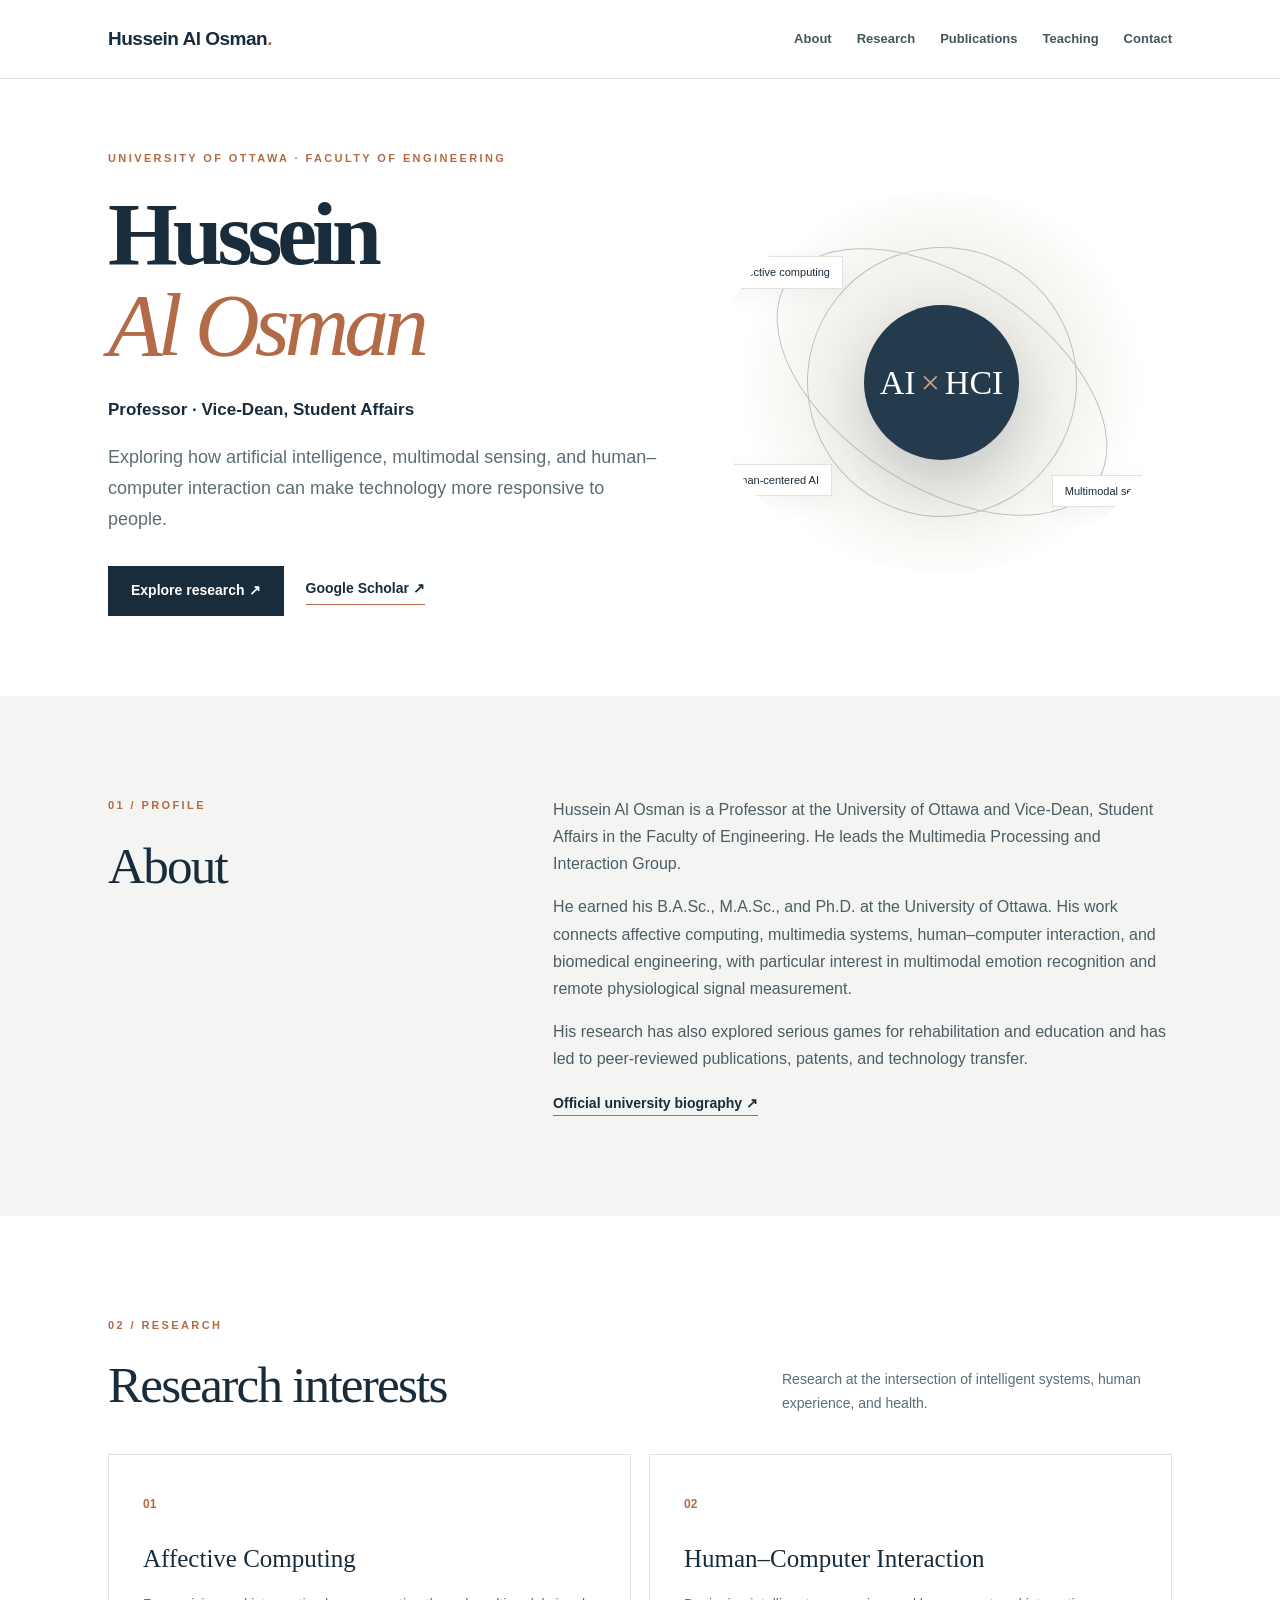
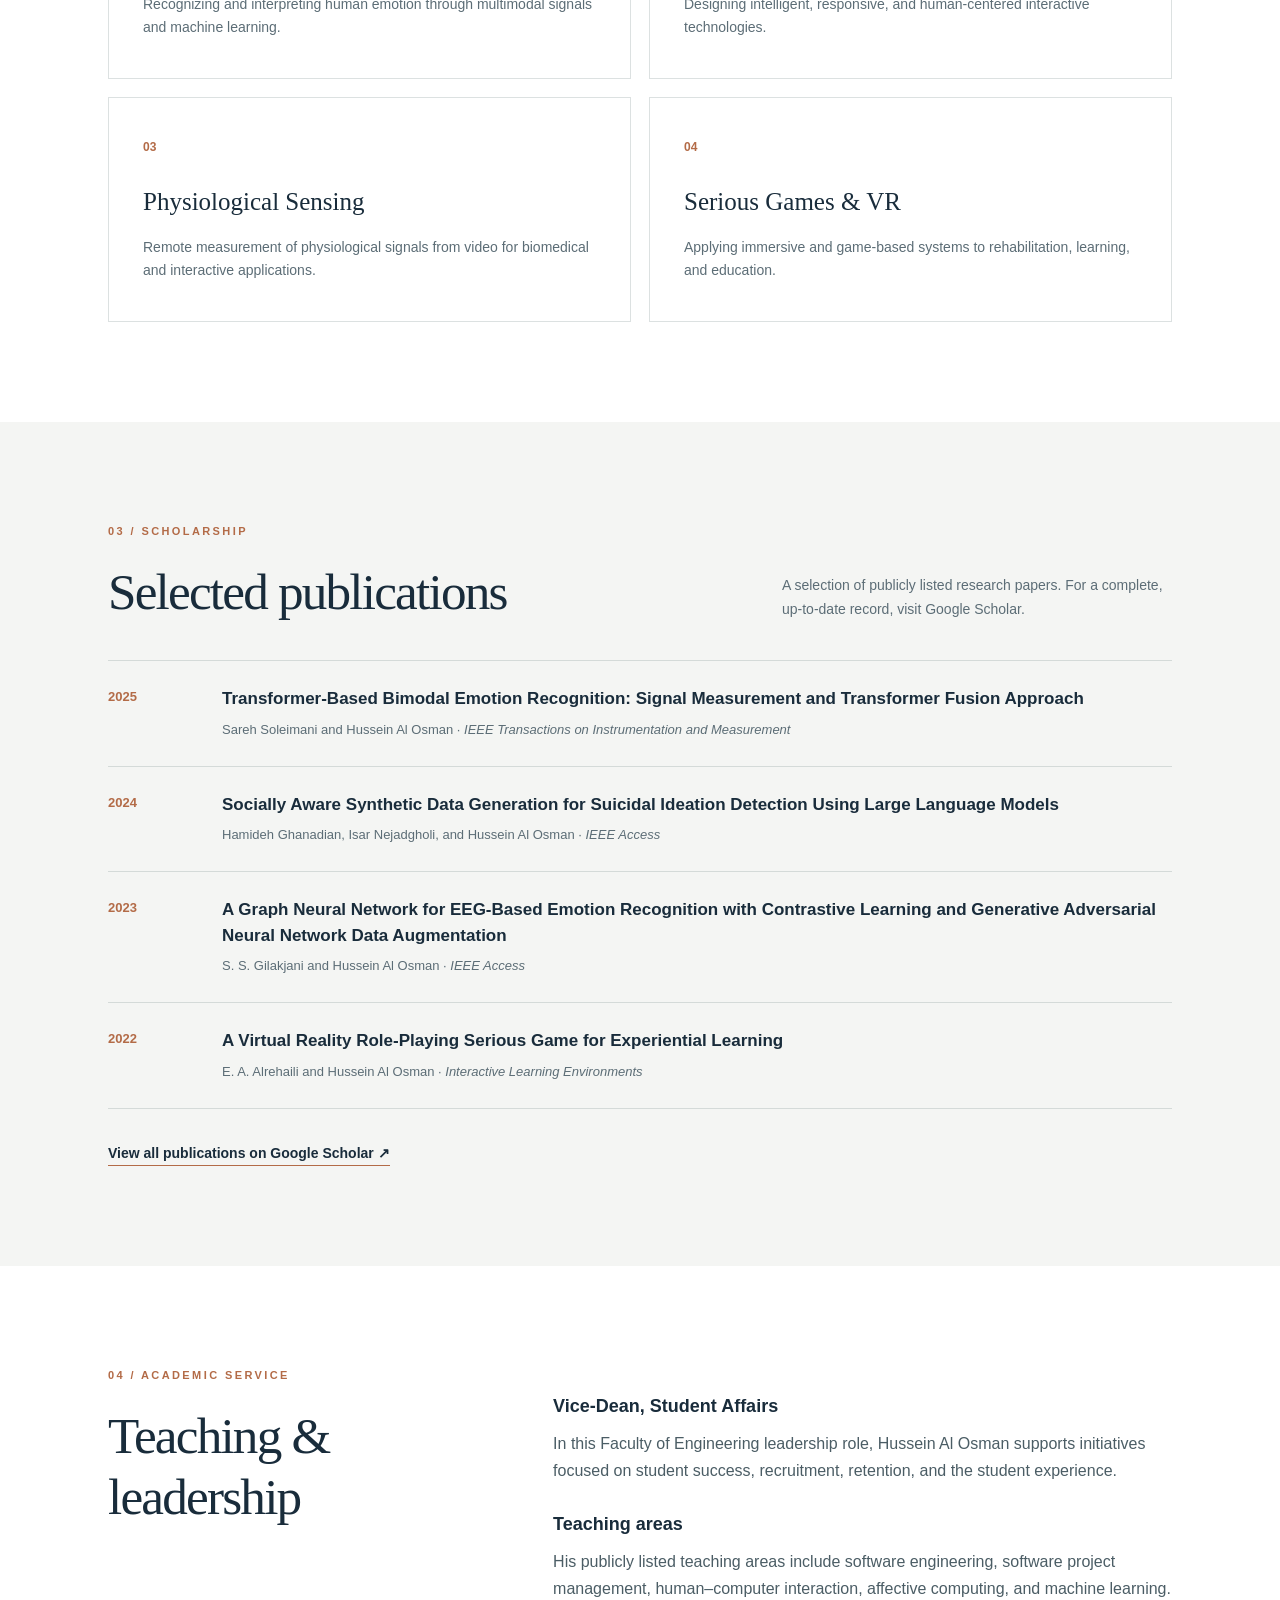
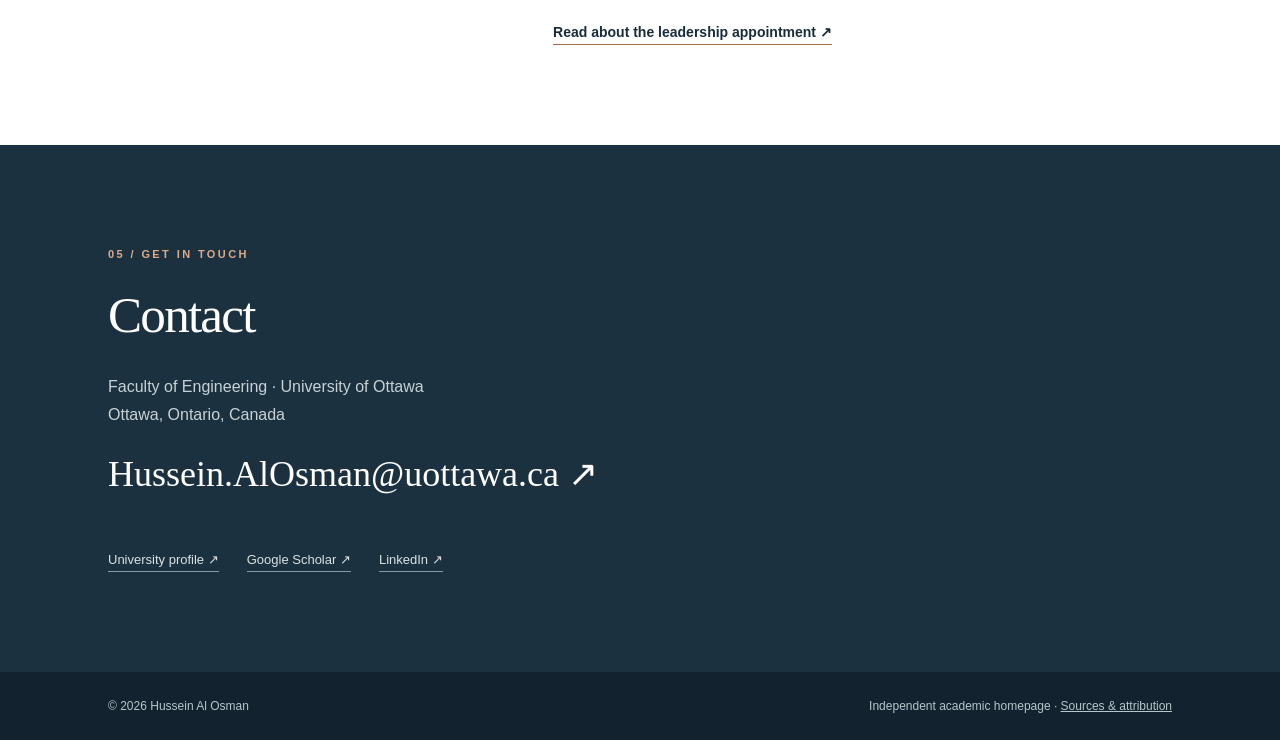
==== index.html @ 470f68ad "Add files via upload" ====
<!doctype html>
<html lang="en">
<head>
  <meta charset="utf-8">
  <meta name="viewport" content="width=device-width, initial-scale=1">
  <meta name="description" content="Academic homepage of Hussein Al Osman, Professor and Vice-Dean, Student Affairs, University of Ottawa.">
  <title>Hussein Al Osman | University of Ottawa</title>
  <link rel="stylesheet" href="style.css">
</head>
<body>
  <header class="topbar"><div class="wrap nav"><a class="brand" href="#top">Hussein Al Osman<span class="brand-dot">.</span></a><nav aria-label="Main navigation"><a href="#about">About</a><a href="#research">Research</a><a href="#publications">Publications</a><a href="#teaching">Teaching</a><a href="#contact">Contact</a></nav></div></header>
  <main id="top">
    <section class="hero wrap"><div class="hero-copy"><p class="eyebrow">UNIVERSITY OF OTTAWA · FACULTY OF ENGINEERING</p><h1>Hussein<br><em>Al Osman</em></h1><p class="role">Professor · Vice-Dean, Student Affairs</p><p class="intro">Exploring how artificial intelligence, multimodal sensing, and human–computer interaction can make technology more responsive to people.</p><div class="actions"><a class="primary" href="#research">Explore research <span aria-hidden="true">↗</span></a><a class="secondary" href="https://scholar.google.ca/citations?user=9vLv5zQAAAAJ" target="_blank" rel="noopener noreferrer">Google Scholar ↗</a></div></div><div class="hero-art" aria-label="Abstract visualization of connected research themes" role="img"><div class="orbit orbit-one"></div><div class="orbit orbit-two"></div><div class="core">AI<span>×</span>HCI</div><div class="floating-label label-one">Affective computing</div><div class="floating-label label-two">Multimodal sensing</div><div class="floating-label label-three">Human-centered AI</div></div></section>
    <section id="about" class="section light"><div class="wrap two-col"><div><p class="eyebrow">01 / PROFILE</p><h2>About</h2></div><div class="prose"><p>Hussein Al Osman is a Professor at the University of Ottawa and Vice-Dean, Student Affairs in the Faculty of Engineering. He leads the Multimedia Processing and Interaction Group.</p><p>He earned his B.A.Sc., M.A.Sc., and Ph.D. at the University of Ottawa. His work connects affective computing, multimedia systems, human–computer interaction, and biomedical engineering, with particular interest in multimodal emotion recognition and remote physiological signal measurement.</p><p>His research has also explored serious games for rehabilitation and education and has led to peer-reviewed publications, patents, and technology transfer.</p><a class="text-link" href="https://www.uottawa.ca/faculty-engineering/school-electrical-engineering-computer-science/directory/hussein-al-osman" target="_blank" rel="noopener noreferrer">Official university biography ↗</a></div></div></section>
    <section id="research" class="section"><div class="wrap"><p class="eyebrow">02 / RESEARCH</p><div class="section-heading"><h2>Research interests</h2><p>Research at the intersection of intelligent systems, human experience, and health.</p></div><div class="cards"><article class="research-card"><span class="number">01</span><h3>Affective Computing</h3><p>Recognizing and interpreting human emotion through multimodal signals and machine learning.</p></article><article class="research-card"><span class="number">02</span><h3>Human–Computer Interaction</h3><p>Designing intelligent, responsive, and human-centered interactive technologies.</p></article><article class="research-card"><span class="number">03</span><h3>Physiological Sensing</h3><p>Remote measurement of physiological signals from video for biomedical and interactive applications.</p></article><article class="research-card"><span class="number">04</span><h3>Serious Games & VR</h3><p>Applying immersive and game-based systems to rehabilitation, learning, and education.</p></article></div></div></section>
    <section id="publications" class="section light"><div class="wrap"><p class="eyebrow">03 / SCHOLARSHIP</p><div class="section-heading"><h2>Selected publications</h2><p>A selection of publicly listed research papers. For a complete, up-to-date record, visit Google Scholar.</p></div><div class="pub-list"><article class="pub"><span class="pub-year">2025</span><div><h3>Transformer-Based Bimodal Emotion Recognition: Signal Measurement and Transformer Fusion Approach</h3><p>Sareh Soleimani and Hussein Al Osman · <em>IEEE Transactions on Instrumentation and Measurement</em></p></div></article><article class="pub"><span class="pub-year">2024</span><div><h3>Socially Aware Synthetic Data Generation for Suicidal Ideation Detection Using Large Language Models</h3><p>Hamideh Ghanadian, Isar Nejadgholi, and Hussein Al Osman · <em>IEEE Access</em></p></div></article><article class="pub"><span class="pub-year">2023</span><div><h3>A Graph Neural Network for EEG-Based Emotion Recognition with Contrastive Learning and Generative Adversarial Neural Network Data Augmentation</h3><p>S. S. Gilakjani and Hussein Al Osman · <em>IEEE Access</em></p></div></article><article class="pub"><span class="pub-year">2022</span><div><h3>A Virtual Reality Role-Playing Serious Game for Experiential Learning</h3><p>E. A. Alrehaili and Hussein Al Osman · <em>Interactive Learning Environments</em></p></div></article></div><a class="text-link" href="https://scholar.google.ca/citations?user=9vLv5zQAAAAJ" target="_blank" rel="noopener noreferrer">View all publications on Google Scholar ↗</a></div></section>
    <section id="teaching" class="section"><div class="wrap two-col"><div><p class="eyebrow">04 / ACADEMIC SERVICE</p><h2>Teaching & leadership</h2></div><div class="prose"><h3>Vice-Dean, Student Affairs</h3><p>In this Faculty of Engineering leadership role, Hussein Al Osman supports initiatives focused on student success, recruitment, retention, and the student experience.</p><h3>Teaching areas</h3><p>His publicly listed teaching areas include software engineering, software project management, human–computer interaction, affective computing, and machine learning.</p><a class="text-link" href="https://www.uottawa.ca/faculty-engineering/news-all/new-leadership-appointments-make-faculty-engineering-future-ready" target="_blank" rel="noopener noreferrer">Read about the leadership appointment ↗</a></div></div></section>
    <section id="contact" class="section contact"><div class="wrap"><p class="eyebrow">05 / GET IN TOUCH</p><h2>Contact</h2><p>Faculty of Engineering · University of Ottawa<br>Ottawa, Ontario, Canada</p><a class="contact-email" href="mailto:Hussein.AlOsman@uottawa.ca">Hussein.AlOsman@uottawa.ca ↗</a><div class="contact-links"><a href="https://www.uottawa.ca/faculty-engineering/school-electrical-engineering-computer-science/directory/hussein-al-osman" target="_blank" rel="noopener noreferrer">University profile ↗</a><a href="https://scholar.google.ca/citations?user=9vLv5zQAAAAJ" target="_blank" rel="noopener noreferrer">Google Scholar ↗</a><a href="https://ca.linkedin.com/in/hussein-al-osman-b112b273" target="_blank" rel="noopener noreferrer">LinkedIn ↗</a></div></div></section>
  </main>
  <footer><div class="wrap footer-inner"><span>© <span id="year">2026</span> Hussein Al Osman</span><span>Independent academic homepage · <a href="sources.html">Sources & attribution</a></span></div></footer>
  <script>document.getElementById('year').textContent = new Date().getFullYear();</script>
</body>
</html>
---- style.css ----
:root{--ink:#192c3b;--muted:#5c6d76;--accent:#b36b47;--paper:#fff;--soft:#f4f5f3;--line:#dce1e1}*{box-sizing:border-box}html{scroll-behavior:smooth}body{margin:0;font-family:Arial,Helvetica,sans-serif;color:var(--ink);background:var(--paper);line-height:1.7}a{color:inherit}.wrap{max-width:1120px;margin:auto;padding-left:28px;padding-right:28px}.topbar{background:white;border-bottom:1px solid var(--line);position:sticky;top:0;z-index:10}.nav{min-height:78px;display:flex;align-items:center;justify-content:space-between;gap:20px}.brand{text-decoration:none;font-weight:750;font-size:19px;letter-spacing:-.5px;white-space:nowrap}.brand-dot{color:var(--accent)}nav{display:flex;gap:25px;flex-wrap:wrap}nav a{text-decoration:none;font-size:13px;font-weight:600;color:#45555e}nav a:hover,.text-link:hover{color:var(--accent)}.hero{min-height:610px;display:grid;grid-template-columns:1.1fr .9fr;align-items:center;gap:40px;padding-top:70px;padding-bottom:80px}.eyebrow{font-size:11px;font-weight:800;letter-spacing:2.4px;color:var(--accent);text-transform:uppercase;margin:0 0 20px}h1,h2,h3,p{margin-top:0}h1{font-family:Georgia,serif;font-size:clamp(58px,7vw,100px);letter-spacing:-5px;line-height:1.02;margin-bottom:26px}h1 em{font-weight:400;color:var(--accent)}.role{font-size:17px;font-weight:700}.intro{font-size:18px;max-width:560px;color:var(--muted)}.actions{display:flex;gap:22px;align-items:center;margin-top:32px;flex-wrap:wrap}.primary{background:var(--ink);color:white;padding:13px 23px;text-decoration:none;font-size:14px;font-weight:700}.secondary,.text-link{font-size:14px;font-weight:700;text-decoration:none;border-bottom:1px solid var(--accent);padding-bottom:4px}.hero-art{position:relative;min-height:380px;border-radius:50%;background:radial-gradient(circle at center,#e8e7df 0%,#f5f3ee 43%,transparent 68%);display:grid;place-items:center;overflow:hidden}.orbit{position:absolute;border:1px solid #b6c3c5;border-radius:50%;transform:rotate(-30deg)}.orbit-one{width:270px;height:270px}.orbit-two{width:370px;height:210px;transform:rotate(33deg)}.core{height:155px;width:155px;border-radius:50%;background:#233b4c;color:white;display:flex;align-items:center;justify-content:center;font-family:Georgia,serif;font-size:34px;box-shadow:0 25px 60px #233b4c35;z-index:1}.core span{color:#d6a082;margin:0 5px}.floating-label{position:absolute;background:white;border:1px solid #e0e2df;padding:6px 12px;font-size:11px;box-shadow:0 6px 22px #1b34400c}.label-one{top:64px;left:10px}.label-two{bottom:65px;right:0}.label-three{bottom:76px;left:0}.section{padding:100px 0;scroll-margin-top:75px}.light{background:var(--soft)}.two-col{display:grid;grid-template-columns:1fr 1.65fr;gap:70px}h2{font-family:Georgia,serif;font-size:clamp(36px,4vw,54px);font-weight:400;line-height:1.2;letter-spacing:-1.8px;margin-bottom:28px}.prose p{font-size:16px;color:#4b5d65}.prose h3{font-size:18px;margin:25px 0 8px}.section-heading{display:flex;justify-content:space-between;align-items:end;gap:40px;margin-bottom:38px}.section-heading h2{margin:0}.section-heading p{max-width:390px;color:var(--muted);font-size:14px;margin:0}.cards{display:grid;grid-template-columns:repeat(2,1fr);gap:18px}.research-card{border:1px solid var(--line);padding:34px;min-height:225px;transition:transform .2s,box-shadow .2s}.research-card:hover{transform:translateY(-3px);box-shadow:0 12px 30px #2036450d}.number{font-size:12px;color:var(--accent);font-weight:800}.research-card h3{font-family:Georgia,serif;font-size:25px;font-weight:400;margin:22px 0 12px}.research-card p{color:var(--muted);font-size:14px;margin:0}.pub-list{margin:30px 0}.pub{border-top:1px solid #d4dad8;display:grid;grid-template-columns:90px 1fr;gap:24px;padding:25px 0}.pub:last-child{border-bottom:1px solid #d4dad8}.pub-year{font-weight:800;color:var(--accent);font-size:13px}.pub h3{font-size:17px;line-height:1.5;margin:0 0 7px}.pub p{color:var(--muted);font-size:13px;margin:0}.contact{background:#1c3140;color:white}.contact .eyebrow{color:#dca98a}.contact p{color:#c7d2d6}.contact-email{font-family:Georgia,serif;font-size:clamp(21px,3vw,36px);text-decoration:none;overflow-wrap:anywhere}.contact-links{display:flex;gap:28px;flex-wrap:wrap;margin-top:44px}.contact-links a{font-size:13px;color:#d8e2e5;text-decoration:none;border-bottom:1px solid #879aa2}footer{background:#12232f;color:#b7c6cb;font-size:12px}.footer-inner{padding-top:24px;padding-bottom:24px;display:flex;justify-content:space-between;gap:18px;flex-wrap:wrap}footer a{color:inherit}@media(max-width:760px){.nav{align-items:flex-start;flex-direction:column;padding-top:17px;padding-bottom:17px}nav{gap:15px}.hero{grid-template-columns:1fr;padding-top:60px;padding-bottom:55px}.hero-art{min-height:300px;max-width:420px;width:100%;margin:auto}h1{letter-spacing:-3px}.two-col{grid-template-columns:1fr;gap:15px}.section{padding:70px 0}.section-heading{display:block}.section-heading p{margin-top:15px}.cards{grid-template-columns:1fr}.pub{grid-template-columns:55px 1fr;gap:12px}.research-card{min-height:0}}
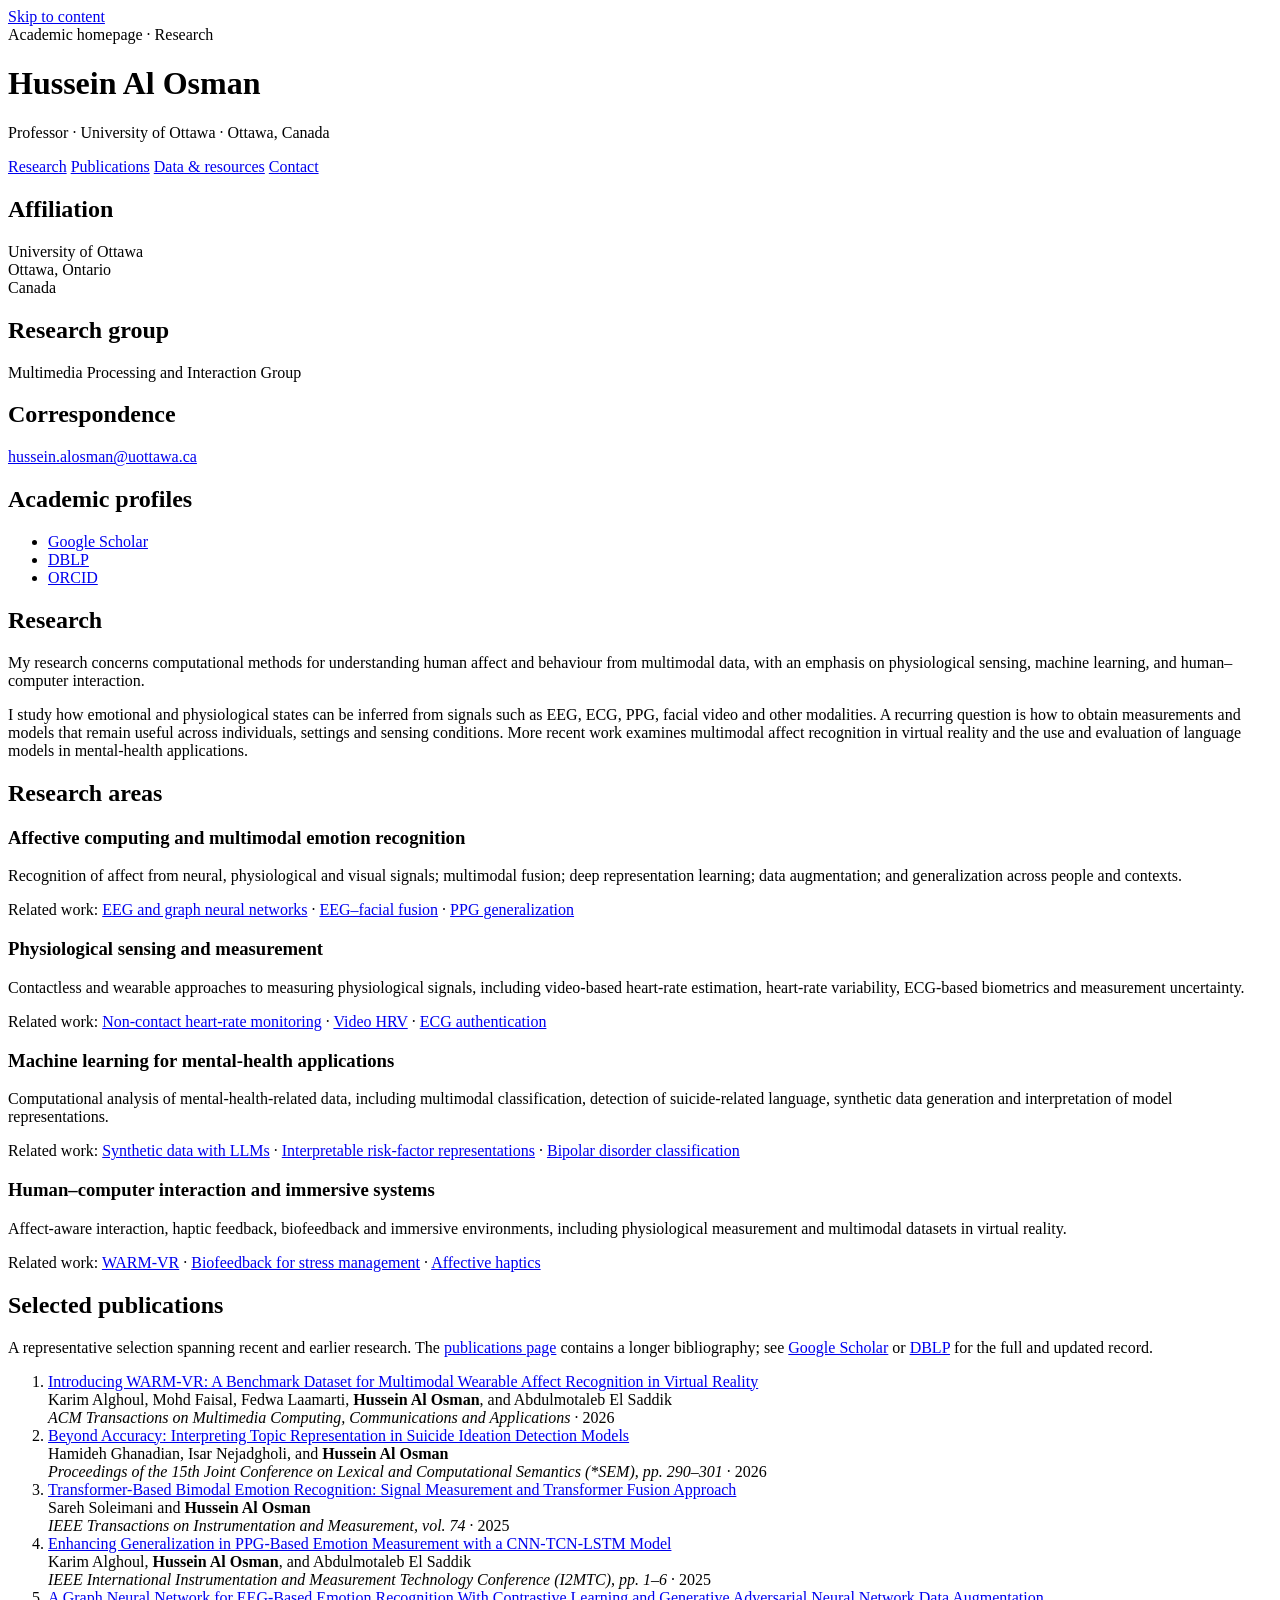
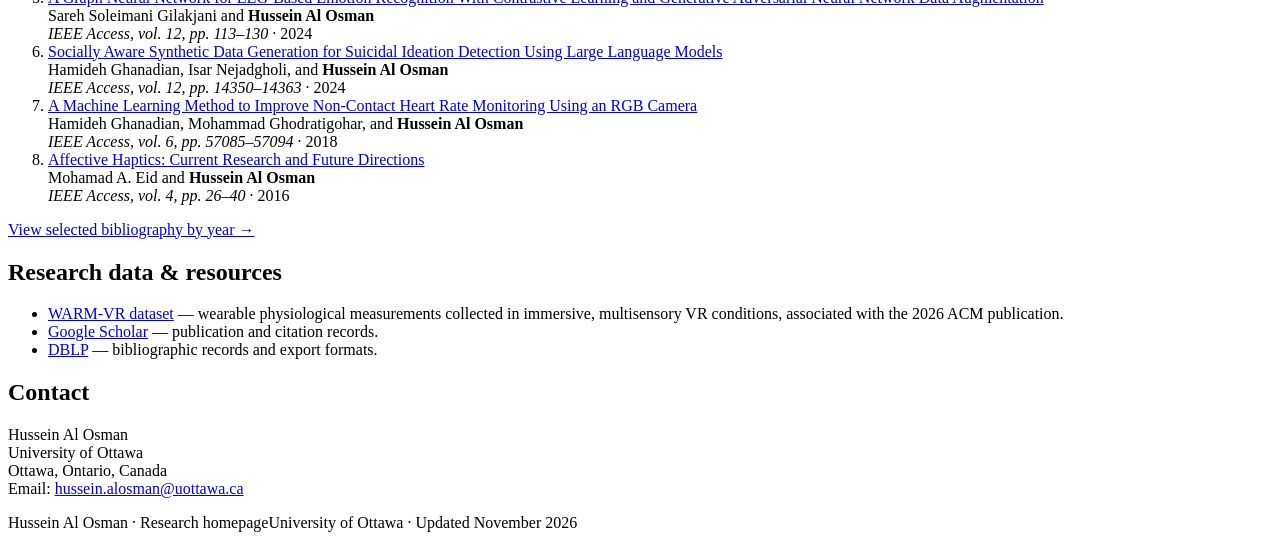
==== commit fc11276e: "Revise index.html" ====
--- a/index.html
+++ b/index.html
@@ -1,23 +1,126 @@
 <!doctype html>
 <html lang="en">
 <head>
-  <meta charset="utf-8">
-  <meta name="viewport" content="width=device-width, initial-scale=1">
-  <meta name="description" content="Academic homepage of Hussein Al Osman, Professor and Vice-Dean, Student Affairs, University of Ottawa.">
-  <title>Hussein Al Osman | University of Ottawa</title>
-  <link rel="stylesheet" href="style.css">
+<title>Hussein Al Osman | Research</title>
+<meta name="description" content="Research homepage of Hussein Al Osman at the University of Ottawa. Affective computing, multimodal emotion recognition, physiological sensing and human–computer interaction.">
+<meta charset="utf-8">
+<meta name="viewport" content="width=device-width, initial-scale=1">
+<meta name="color-scheme" content="light">
+<link rel="stylesheet" href="styles.css">
+<link rel="canonical" href="https://hussein-alosman.github.io/homepage/">
 </head>
 <body>
-  <header class="topbar"><div class="wrap nav"><a class="brand" href="#top">Hussein Al Osman<span class="brand-dot">.</span></a><nav aria-label="Main navigation"><a href="#about">About</a><a href="#research">Research</a><a href="#publications">Publications</a><a href="#teaching">Teaching</a><a href="#contact">Contact</a></nav></div></header>
-  <main id="top">
-    <section class="hero wrap"><div class="hero-copy"><p class="eyebrow">UNIVERSITY OF OTTAWA · FACULTY OF ENGINEERING</p><h1>Hussein<br><em>Al Osman</em></h1><p class="role">Professor · Vice-Dean, Student Affairs</p><p class="intro">Exploring how artificial intelligence, multimodal sensing, and human–computer interaction can make technology more responsive to people.</p><div class="actions"><a class="primary" href="#research">Explore research <span aria-hidden="true">↗</span></a><a class="secondary" href="https://scholar.google.ca/citations?user=9vLv5zQAAAAJ" target="_blank" rel="noopener noreferrer">Google Scholar ↗</a></div></div><div class="hero-art" aria-label="Abstract visualization of connected research themes" role="img"><div class="orbit orbit-one"></div><div class="orbit orbit-two"></div><div class="core">AI<span>×</span>HCI</div><div class="floating-label label-one">Affective computing</div><div class="floating-label label-two">Multimodal sensing</div><div class="floating-label label-three">Human-centered AI</div></div></section>
-    <section id="about" class="section light"><div class="wrap two-col"><div><p class="eyebrow">01 / PROFILE</p><h2>About</h2></div><div class="prose"><p>Hussein Al Osman is a Professor at the University of Ottawa and Vice-Dean, Student Affairs in the Faculty of Engineering. He leads the Multimedia Processing and Interaction Group.</p><p>He earned his B.A.Sc., M.A.Sc., and Ph.D. at the University of Ottawa. His work connects affective computing, multimedia systems, human–computer interaction, and biomedical engineering, with particular interest in multimodal emotion recognition and remote physiological signal measurement.</p><p>His research has also explored serious games for rehabilitation and education and has led to peer-reviewed publications, patents, and technology transfer.</p><a class="text-link" href="https://www.uottawa.ca/faculty-engineering/school-electrical-engineering-computer-science/directory/hussein-al-osman" target="_blank" rel="noopener noreferrer">Official university biography ↗</a></div></div></section>
-    <section id="research" class="section"><div class="wrap"><p class="eyebrow">02 / RESEARCH</p><div class="section-heading"><h2>Research interests</h2><p>Research at the intersection of intelligent systems, human experience, and health.</p></div><div class="cards"><article class="research-card"><span class="number">01</span><h3>Affective Computing</h3><p>Recognizing and interpreting human emotion through multimodal signals and machine learning.</p></article><article class="research-card"><span class="number">02</span><h3>Human–Computer Interaction</h3><p>Designing intelligent, responsive, and human-centered interactive technologies.</p></article><article class="research-card"><span class="number">03</span><h3>Physiological Sensing</h3><p>Remote measurement of physiological signals from video for biomedical and interactive applications.</p></article><article class="research-card"><span class="number">04</span><h3>Serious Games & VR</h3><p>Applying immersive and game-based systems to rehabilitation, learning, and education.</p></article></div></div></section>
-    <section id="publications" class="section light"><div class="wrap"><p class="eyebrow">03 / SCHOLARSHIP</p><div class="section-heading"><h2>Selected publications</h2><p>A selection of publicly listed research papers. For a complete, up-to-date record, visit Google Scholar.</p></div><div class="pub-list"><article class="pub"><span class="pub-year">2025</span><div><h3>Transformer-Based Bimodal Emotion Recognition: Signal Measurement and Transformer Fusion Approach</h3><p>Sareh Soleimani and Hussein Al Osman · <em>IEEE Transactions on Instrumentation and Measurement</em></p></div></article><article class="pub"><span class="pub-year">2024</span><div><h3>Socially Aware Synthetic Data Generation for Suicidal Ideation Detection Using Large Language Models</h3><p>Hamideh Ghanadian, Isar Nejadgholi, and Hussein Al Osman · <em>IEEE Access</em></p></div></article><article class="pub"><span class="pub-year">2023</span><div><h3>A Graph Neural Network for EEG-Based Emotion Recognition with Contrastive Learning and Generative Adversarial Neural Network Data Augmentation</h3><p>S. S. Gilakjani and Hussein Al Osman · <em>IEEE Access</em></p></div></article><article class="pub"><span class="pub-year">2022</span><div><h3>A Virtual Reality Role-Playing Serious Game for Experiential Learning</h3><p>E. A. Alrehaili and Hussein Al Osman · <em>Interactive Learning Environments</em></p></div></article></div><a class="text-link" href="https://scholar.google.ca/citations?user=9vLv5zQAAAAJ" target="_blank" rel="noopener noreferrer">View all publications on Google Scholar ↗</a></div></section>
-    <section id="teaching" class="section"><div class="wrap two-col"><div><p class="eyebrow">04 / ACADEMIC SERVICE</p><h2>Teaching & leadership</h2></div><div class="prose"><h3>Vice-Dean, Student Affairs</h3><p>In this Faculty of Engineering leadership role, Hussein Al Osman supports initiatives focused on student success, recruitment, retention, and the student experience.</p><h3>Teaching areas</h3><p>His publicly listed teaching areas include software engineering, software project management, human–computer interaction, affective computing, and machine learning.</p><a class="text-link" href="https://www.uottawa.ca/faculty-engineering/news-all/new-leadership-appointments-make-faculty-engineering-future-ready" target="_blank" rel="noopener noreferrer">Read about the leadership appointment ↗</a></div></div></section>
-    <section id="contact" class="section contact"><div class="wrap"><p class="eyebrow">05 / GET IN TOUCH</p><h2>Contact</h2><p>Faculty of Engineering · University of Ottawa<br>Ottawa, Ontario, Canada</p><a class="contact-email" href="mailto:Hussein.AlOsman@uottawa.ca">Hussein.AlOsman@uottawa.ca ↗</a><div class="contact-links"><a href="https://www.uottawa.ca/faculty-engineering/school-electrical-engineering-computer-science/directory/hussein-al-osman" target="_blank" rel="noopener noreferrer">University profile ↗</a><a href="https://scholar.google.ca/citations?user=9vLv5zQAAAAJ" target="_blank" rel="noopener noreferrer">Google Scholar ↗</a><a href="https://ca.linkedin.com/in/hussein-al-osman-b112b273" target="_blank" rel="noopener noreferrer">LinkedIn ↗</a></div></div></section>
+<a class="skip-link" href="#main">Skip to content</a>
+<header class="site-header container">
+  <div class="header-kicker">Academic homepage · Research</div>
+  <h1>Hussein Al Osman</h1>
+  <p class="affiliation">Professor · University of Ottawa · Ottawa, Canada</p>
+  <nav class="site-nav" aria-label="Primary navigation"><a href="index.html#research" aria-current="page">Research</a>
+<a href="publications.html">Publications</a>
+<a href="index.html#data">Data &amp; resources</a>
+<a href="index.html#contact">Contact</a></nav>
+</header>
+<div class="container page-grid">
+  <aside class="sidebar" aria-label="Researcher details">
+  <section><h2>Affiliation</h2><p>University of Ottawa<br>Ottawa, Ontario<br>Canada</p></section>
+  <section><h2>Research group</h2><p>Multimedia Processing and Interaction Group</p></section>
+  <section><h2>Correspondence</h2><p><a href="mailto:hussein.alosman@uottawa.ca">hussein.alosman@uottawa.ca</a></p></section>
+  <section><h2>Academic profiles</h2><ul>
+    <li><a href="https://scholar.google.com/citations?user=OKr85p0AAAAJ&hl=en" target="_blank" rel="noopener noreferrer">Google Scholar</a></li>
+    <li><a href="https://dblp.org/pid/69/3639.html" target="_blank" rel="noopener noreferrer">DBLP</a></li>
+    <li><a href="https://orcid.org/0000-0002-7189-5644" target="_blank" rel="noopener noreferrer">ORCID</a></li>
+  </ul></section>
+</aside>
+  <main id="main">
+    <section id="research" aria-labelledby="research-h">
+      <h2 id="research-h">Research</h2>
+      <p class="lead">My research concerns computational methods for understanding human affect and behaviour from multimodal data, with an emphasis on physiological sensing, machine learning, and human–computer interaction.</p>
+      <p>I study how emotional and physiological states can be inferred from signals such as EEG, ECG, PPG, facial video and other modalities. A recurring question is how to obtain measurements and models that remain useful across individuals, settings and sensing conditions. More recent work examines multimodal affect recognition in virtual reality and the use and evaluation of language models in mental-health applications.</p>
+    </section>
+    <section id="areas" aria-labelledby="areas-h">
+      <h2 id="areas-h">Research areas</h2>
+      <div class="threads">
+        <div class="thread">
+          <h3>Affective computing and multimodal emotion recognition</h3>
+          <p>Recognition of affect from neural, physiological and visual signals; multimodal fusion; deep representation learning; data augmentation; and generalization across people and contexts.</p>
+          <div class="related">Related work: <a href="publications.html#eeg-gnn">EEG and graph neural networks</a> · <a href="publications.html#transformer-bimodal">EEG–facial fusion</a> · <a href="publications.html#ppg-generalization">PPG generalization</a></div>
+        </div>
+        <div class="thread">
+          <h3>Physiological sensing and measurement</h3>
+          <p>Contactless and wearable approaches to measuring physiological signals, including video-based heart-rate estimation, heart-rate variability, ECG-based biometrics and measurement uncertainty.</p>
+          <div class="related">Related work: <a href="publications.html#rgb-camera">Non-contact heart-rate monitoring</a> · <a href="publications.html#hrv-video">Video HRV</a> · <a href="publications.html#ecg-auth">ECG authentication</a></div>
+        </div>
+        <div class="thread">
+          <h3>Machine learning for mental-health applications</h3>
+          <p>Computational analysis of mental-health-related data, including multimodal classification, detection of suicide-related language, synthetic data generation and interpretation of model representations.</p>
+          <div class="related">Related work: <a href="publications.html#socially-aware">Synthetic data with LLMs</a> · <a href="publications.html#beyond-accuracy">Interpretable risk-factor representations</a> · <a href="publications.html#bipolar">Bipolar disorder classification</a></div>
+        </div>
+        <div class="thread">
+          <h3>Human–computer interaction and immersive systems</h3>
+          <p>Affect-aware interaction, haptic feedback, biofeedback and immersive environments, including physiological measurement and multimodal datasets in virtual reality.</p>
+          <div class="related">Related work: <a href="publications.html#warm-vr">WARM-VR</a> · <a href="publications.html#biofeedback-game">Biofeedback for stress management</a> · <a href="publications.html#affective-haptics">Affective haptics</a></div>
+        </div>
+      </div>
+    </section>
+    <section id="selected-publications" aria-labelledby="pubs-h">
+      <h2 id="pubs-h">Selected publications</h2>
+      <p class="small-note">A representative selection spanning recent and earlier research. The <a href="publications.html">publications page</a> contains a longer bibliography; see <a href="https://scholar.google.com/citations?user=OKr85p0AAAAJ&hl=en">Google Scholar</a> or <a href="https://dblp.org/pid/69/3639.html">DBLP</a> for the full and updated record.</p>
+      <ol class="paper-list"><li class="paper" id="warm-vr">
+      <div class="paper-title"><a href="https://doi.org/10.1145/3836767" target="_blank" rel="noopener noreferrer">Introducing WARM-VR: A Benchmark Dataset for Multimodal Wearable Affect Recognition in Virtual Reality</a></div>
+      <div class="paper-authors">Karim Alghoul, Mohd Faisal, Fedwa Laamarti, <strong>Hussein Al Osman</strong>, and Abdulmotaleb El Saddik</div>
+      <div class="paper-venue"><em>ACM Transactions on Multimedia Computing, Communications and Applications</em> · 2026</div>
+    </li>
+<li class="paper" id="beyond-accuracy">
+      <div class="paper-title"><a href="https://aclanthology.org/2026.starsem-conference.19/" target="_blank" rel="noopener noreferrer">Beyond Accuracy: Interpreting Topic Representation in Suicide Ideation Detection Models</a></div>
+      <div class="paper-authors">Hamideh Ghanadian, Isar Nejadgholi, and <strong>Hussein Al Osman</strong></div>
+      <div class="paper-venue"><em>Proceedings of the 15th Joint Conference on Lexical and Computational Semantics (*SEM), pp. 290–301</em> · 2026</div>
+    </li>
+<li class="paper" id="transformer-bimodal">
+      <div class="paper-title"><a href="https://doi.org/10.1109/TIM.2025.3615268" target="_blank" rel="noopener noreferrer">Transformer-Based Bimodal Emotion Recognition: Signal Measurement and Transformer Fusion Approach</a></div>
+      <div class="paper-authors">Sareh Soleimani and <strong>Hussein Al Osman</strong></div>
+      <div class="paper-venue"><em>IEEE Transactions on Instrumentation and Measurement, vol. 74</em> · 2025</div>
+    </li>
+<li class="paper" id="ppg-generalization">
+      <div class="paper-title"><a href="https://arxiv.org/abs/2507.14173" target="_blank" rel="noopener noreferrer">Enhancing Generalization in PPG-Based Emotion Measurement with a CNN-TCN-LSTM Model</a></div>
+      <div class="paper-authors">Karim Alghoul, <strong>Hussein Al Osman</strong>, and Abdulmotaleb El Saddik</div>
+      <div class="paper-venue"><em>IEEE International Instrumentation and Measurement Technology Conference (I2MTC), pp. 1–6</em> · 2025</div>
+    </li>
+<li class="paper" id="eeg-gnn">
+      <div class="paper-title"><a href="https://doi.org/10.1109/ACCESS.2023.3344476" target="_blank" rel="noopener noreferrer">A Graph Neural Network for EEG-Based Emotion Recognition With Contrastive Learning and Generative Adversarial Neural Network Data Augmentation</a></div>
+      <div class="paper-authors">Sareh Soleimani Gilakjani and <strong>Hussein Al Osman</strong></div>
+      <div class="paper-venue"><em>IEEE Access, vol. 12, pp. 113–130</em> · 2024</div>
+    </li>
+<li class="paper" id="socially-aware">
+      <div class="paper-title"><a href="https://doi.org/10.1109/ACCESS.2024.3358206" target="_blank" rel="noopener noreferrer">Socially Aware Synthetic Data Generation for Suicidal Ideation Detection Using Large Language Models</a></div>
+      <div class="paper-authors">Hamideh Ghanadian, Isar Nejadgholi, and <strong>Hussein Al Osman</strong></div>
+      <div class="paper-venue"><em>IEEE Access, vol. 12, pp. 14350–14363</em> · 2024</div>
+    </li>
+<li class="paper" id="rgb-camera">
+      <div class="paper-title"><a href="https://doi.org/10.1109/ACCESS.2018.2872756" target="_blank" rel="noopener noreferrer">A Machine Learning Method to Improve Non-Contact Heart Rate Monitoring Using an RGB Camera</a></div>
+      <div class="paper-authors">Hamideh Ghanadian, Mohammad Ghodratigohar, and <strong>Hussein Al Osman</strong></div>
+      <div class="paper-venue"><em>IEEE Access, vol. 6, pp. 57085–57094</em> · 2018</div>
+    </li>
+<li class="paper" id="affective-haptics">
+      <div class="paper-title"><a href="https://doi.org/10.1109/ACCESS.2016.2548980" target="_blank" rel="noopener noreferrer">Affective Haptics: Current Research and Future Directions</a></div>
+      <div class="paper-authors">Mohamad A. Eid and <strong>Hussein Al Osman</strong></div>
+      <div class="paper-venue"><em>IEEE Access, vol. 4, pp. 26–40</em> · 2016</div>
+    </li></ol>
+      <p class="inline-refs"><a href="publications.html">View selected bibliography by year →</a></p>
+    </section>
+    <section id="data" aria-labelledby="data-h">
+      <h2 id="data-h">Research data &amp; resources</h2>
+      <ul class="data-list">
+        <li><a href="https://doi.org/10.21227/rwrm-n531" target="_blank" rel="noopener noreferrer">WARM-VR dataset</a> — wearable physiological measurements collected in immersive, multisensory VR conditions, associated with the 2026 ACM publication.</li>
+        <li><a href="https://scholar.google.com/citations?user=OKr85p0AAAAJ&hl=en" target="_blank" rel="noopener noreferrer">Google Scholar</a> — publication and citation records.</li>
+        <li><a href="https://dblp.org/pid/69/3639.html" target="_blank" rel="noopener noreferrer">DBLP</a> — bibliographic records and export formats.</li>
+      </ul>
+    </section>
+    <section id="contact" aria-labelledby="contact-h">
+      <h2 id="contact-h">Contact</h2>
+      <p>Hussein Al Osman<br>University of Ottawa<br>Ottawa, Ontario, Canada<br>Email: <a href="mailto:hussein.alosman@uottawa.ca">hussein.alosman@uottawa.ca</a></p>
+    </section>
   </main>
-  <footer><div class="wrap footer-inner"><span>© <span id="year">2026</span> Hussein Al Osman</span><span>Independent academic homepage · <a href="sources.html">Sources & attribution</a></span></div></footer>
-  <script>document.getElementById('year').textContent = new Date().getFullYear();</script>
+</div>
+<footer class="page-footer"><div class="container"><span>Hussein Al Osman · Research homepage</span><span>University of Ottawa · Updated November 2026</span></div></footer>
 </body>
 </html>
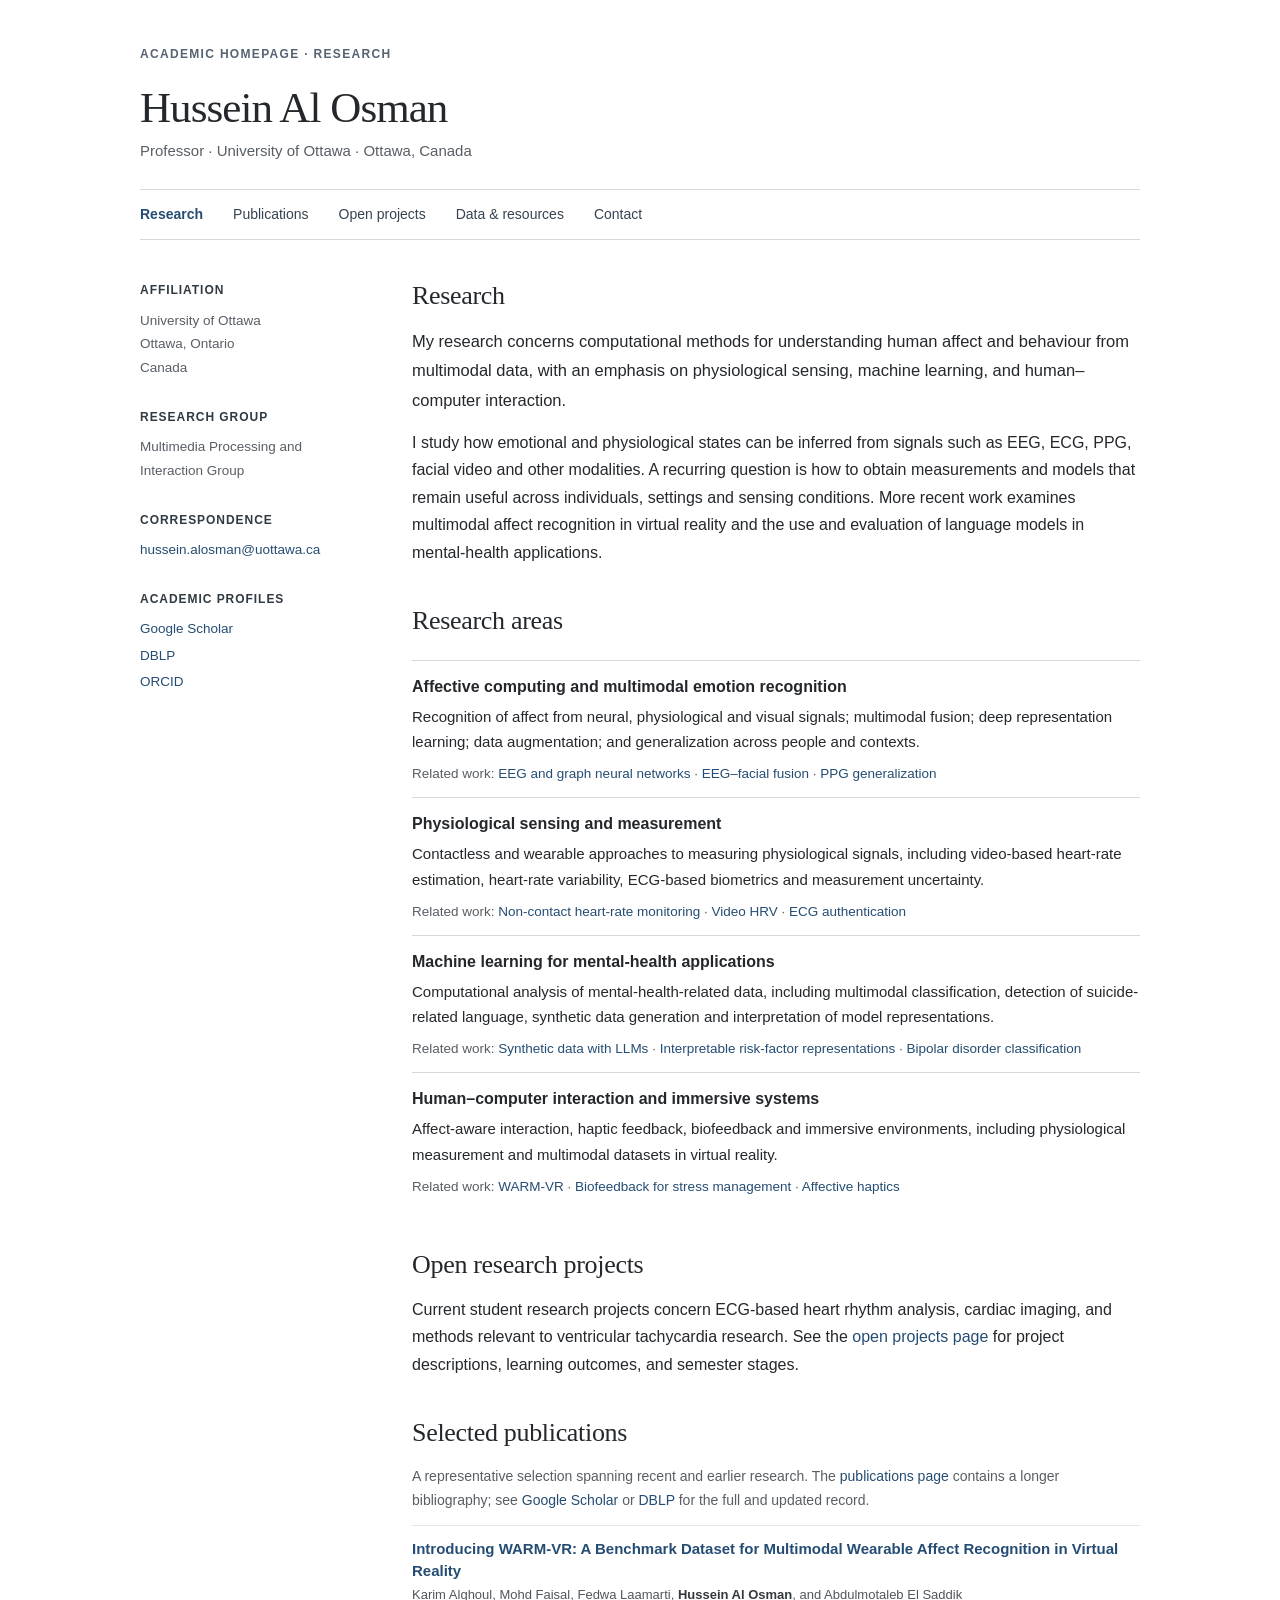
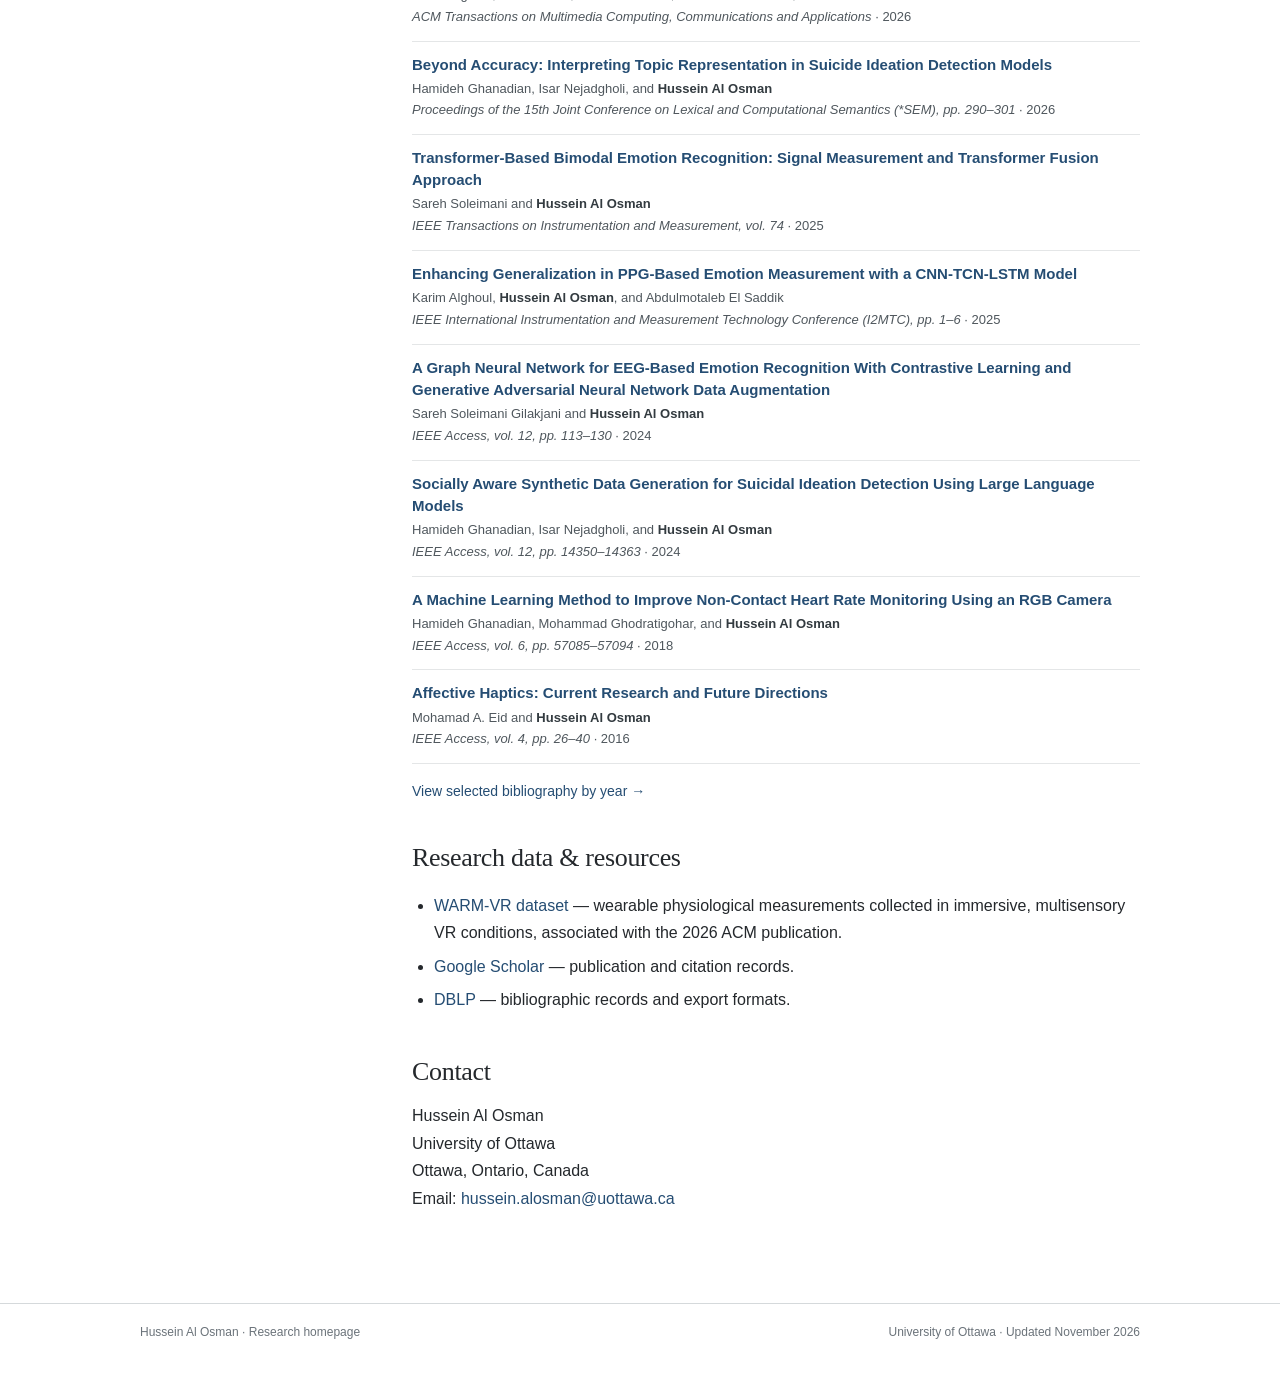
==== commit e00c0678: "Add section for open research projects Added a new section for open research projects, including a d" ====
--- a/index.html
+++ b/index.html
@@ -17,6 +17,7 @@
   <p class="affiliation">Professor · University of Ottawa · Ottawa, Canada</p>
   <nav class="site-nav" aria-label="Primary navigation"><a href="index.html#research" aria-current="page">Research</a>
 <a href="publications.html">Publications</a>
+<a href="open-projects.html">Open projects</a>
 <a href="index.html#data">Data &amp; resources</a>
 <a href="index.html#contact">Contact</a></nav>
 </header>
@@ -61,6 +62,10 @@
           <div class="related">Related work: <a href="publications.html#warm-vr">WARM-VR</a> · <a href="publications.html#biofeedback-game">Biofeedback for stress management</a> · <a href="publications.html#affective-haptics">Affective haptics</a></div>
         </div>
       </div>
+    </section>
+    <section id="open-projects" aria-labelledby="open-projects-h">
+      <h2 id="open-projects-h">Open research projects</h2>
+      <p>Current student research projects concern ECG-based heart rhythm analysis, cardiac imaging, and methods relevant to ventricular tachycardia research. See the <a href="open-projects.html">open projects page</a> for project descriptions, learning outcomes, and semester stages.</p>
     </section>
     <section id="selected-publications" aria-labelledby="pubs-h">
       <h2 id="pubs-h">Selected publications</h2>
--- a/styles.css
+++ b/styles.css
@@ -0,0 +1,76 @@
+/* Original, dependency-free academic homepage — edit colours here. */
+:root {
+  --ink: #24282c;
+  --secondary: #585e65;
+  --link: #254d73;
+  --hairline: #d5d9db;
+  --pale: #f5f7f8;
+  --bg: #ffffff;
+  --width: 1000px;
+}
+* { box-sizing: border-box; }
+html { scroll-behavior: smooth; }
+body { margin: 0; background: var(--bg); color: var(--ink); font: 16px/1.72 -apple-system, BlinkMacSystemFont, "Segoe UI", Arial, sans-serif; }
+a { color: var(--link); text-decoration: none; border-bottom: 1px solid transparent; }
+a:hover, a:focus-visible { border-bottom-color: currentColor; }
+a:focus-visible { outline: 2px solid #557da0; outline-offset: 3px; }
+.skip-link { position: absolute; top: -100px; left: 12px; z-index: 5; background: #fff; padding: 8px 12px; }
+.skip-link:focus { top: 10px; }
+.container { width: min(var(--width), calc(100% - 64px)); margin: 0 auto; }
+.site-header { padding: 44px 0 0; }
+.header-kicker { color: #566372; font-size: 12px; text-transform: uppercase; letter-spacing: .11em; font-weight: 650; }
+.site-header h1 { font-family: Georgia, "Times New Roman", serif; font-size: clamp(32px, 4.5vw, 43px); font-weight: normal; letter-spacing: -.022em; line-height: 1.18; margin: 18px 0 5px; }
+.affiliation { color: var(--secondary); font-size: 15px; margin: 0 0 25px; }
+.site-nav { display: flex; flex-wrap: wrap; gap: 30px; padding: 12px 0; border-top: 1px solid var(--hairline); border-bottom: 1px solid var(--hairline); font-size: 14px; }
+.site-nav a { color: #364350; }
+.site-nav a[aria-current="page"] { color: var(--link); font-weight: 700; }
+.page-grid { display: grid; grid-template-columns: 208px minmax(0, 1fr); column-gap: 64px; padding-top: 40px; padding-bottom: 52px; }
+.sidebar { font-size: 13.5px; color: var(--secondary); }
+.sidebar section { margin: 0 0 27px; }
+.sidebar h2 { color: #303a43; margin: 0 0 8px; font-family: -apple-system, BlinkMacSystemFont, "Segoe UI", Arial, sans-serif; font-size: 12px; text-transform: uppercase; font-weight: 700; letter-spacing: .08em; }
+.sidebar p { margin: 0; line-height: 1.75; }
+.sidebar ul { list-style: none; padding: 0; margin: 0; }
+.sidebar li { margin-bottom: 3px; }
+.sidebar .muted { color: #6c737a; }
+main { min-width: 0; }
+main > section { margin: 0 0 39px; scroll-margin-top: 20px; }
+main h2 { font-family: Georgia, "Times New Roman", serif; font-size: 26px; font-weight: normal; line-height: 1.25; margin: 0 0 14px; letter-spacing: -.012em; }
+main h3 { font-size: 16px; line-height: 1.42; margin: 0 0 5px; font-weight: 650; }
+main p { margin: 0 0 13px; }
+.lead { font-size: 16.5px; line-height: 1.8; }
+.rule { border: 0; border-top: 1px solid var(--hairline); margin: 34px 0 38px; }
+.threads { margin-top: 22px; }
+.thread { border-top: 1px solid var(--hairline); padding: 15px 0 12px; }
+.thread p { font-size: 15px; margin: 0 0 7px; }
+.thread .related { font-size: 13.5px; color: var(--secondary); }
+.small-note { font-size: 14px; color: var(--secondary); }
+.paper-list { list-style: none; margin: 13px 0 0; padding: 0; }
+.paper { padding: 12px 0 14px; border-bottom: 1px solid #e4e6e7; scroll-margin-top: 15px; }
+.paper:first-child { border-top: 1px solid #e4e6e7; }
+.paper-title { font-size: 15px; line-height: 1.47; font-weight: 600; margin-bottom: 3px; }
+.paper-authors, .paper-venue { color: #4f575d; font-size: 13px; line-height: 1.53; }
+.paper-authors strong { font-weight: 700; color: #333b40; }
+.paper-venue { margin-top: 2px; }
+.paper-venue em { font-style: italic; }
+.type { color: #7a8289; }
+.biblio-year { margin-top: 29px; }
+.biblio-year h3 { font-family: Georgia, "Times New Roman", serif; font-size: 21px; font-weight: normal; border-bottom: 1px solid var(--hairline); padding-bottom: 8px; margin: 0; }
+.biblio-year .paper-list { margin-top: 0; }
+.biblio-year .paper:first-child { border-top: 0; }
+.inline-refs { font-size: 14px; margin-top: 15px; }
+.data-list { padding-left: 22px; margin: 8px 0; }
+.data-list li { padding: 3px 0; }
+.page-footer { border-top: 1px solid var(--hairline); padding: 18px 0 34px; color: #6b737a; font-size: 12px; }
+.page-footer .container { display: flex; justify-content: space-between; flex-wrap: wrap; gap: 8px 20px; }
+@media(max-width: 760px) {
+  .container { width: min(100% - 36px, var(--width)); }
+  .site-header { padding-top: 27px; }
+  .site-nav { gap: 16px 22px; }
+  .page-grid { grid-template-columns: 1fr; gap: 20px; padding-top: 26px; }
+  .sidebar { order: 2; border-top: 1px solid var(--hairline); padding-top: 20px; display: grid; grid-template-columns: 1fr 1fr; gap: 10px 22px; }
+  .sidebar section { margin-bottom: 10px; }
+  main { order: 1; }
+  .lead { font-size: 16px; }
+}
+@media(max-width: 480px) { .sidebar { grid-template-columns: 1fr; } .site-nav { gap: 10px 20px; } .site-header h1 { font-size: 34px; } }
+@media print { body { font-size: 11pt; } a { color: #000; } .site-nav, .skip-link { display:none; } .page-grid { grid-template-columns: 170px 1fr; gap: 25px; } .container { width: 100%; } .paper { break-inside: avoid; } }
